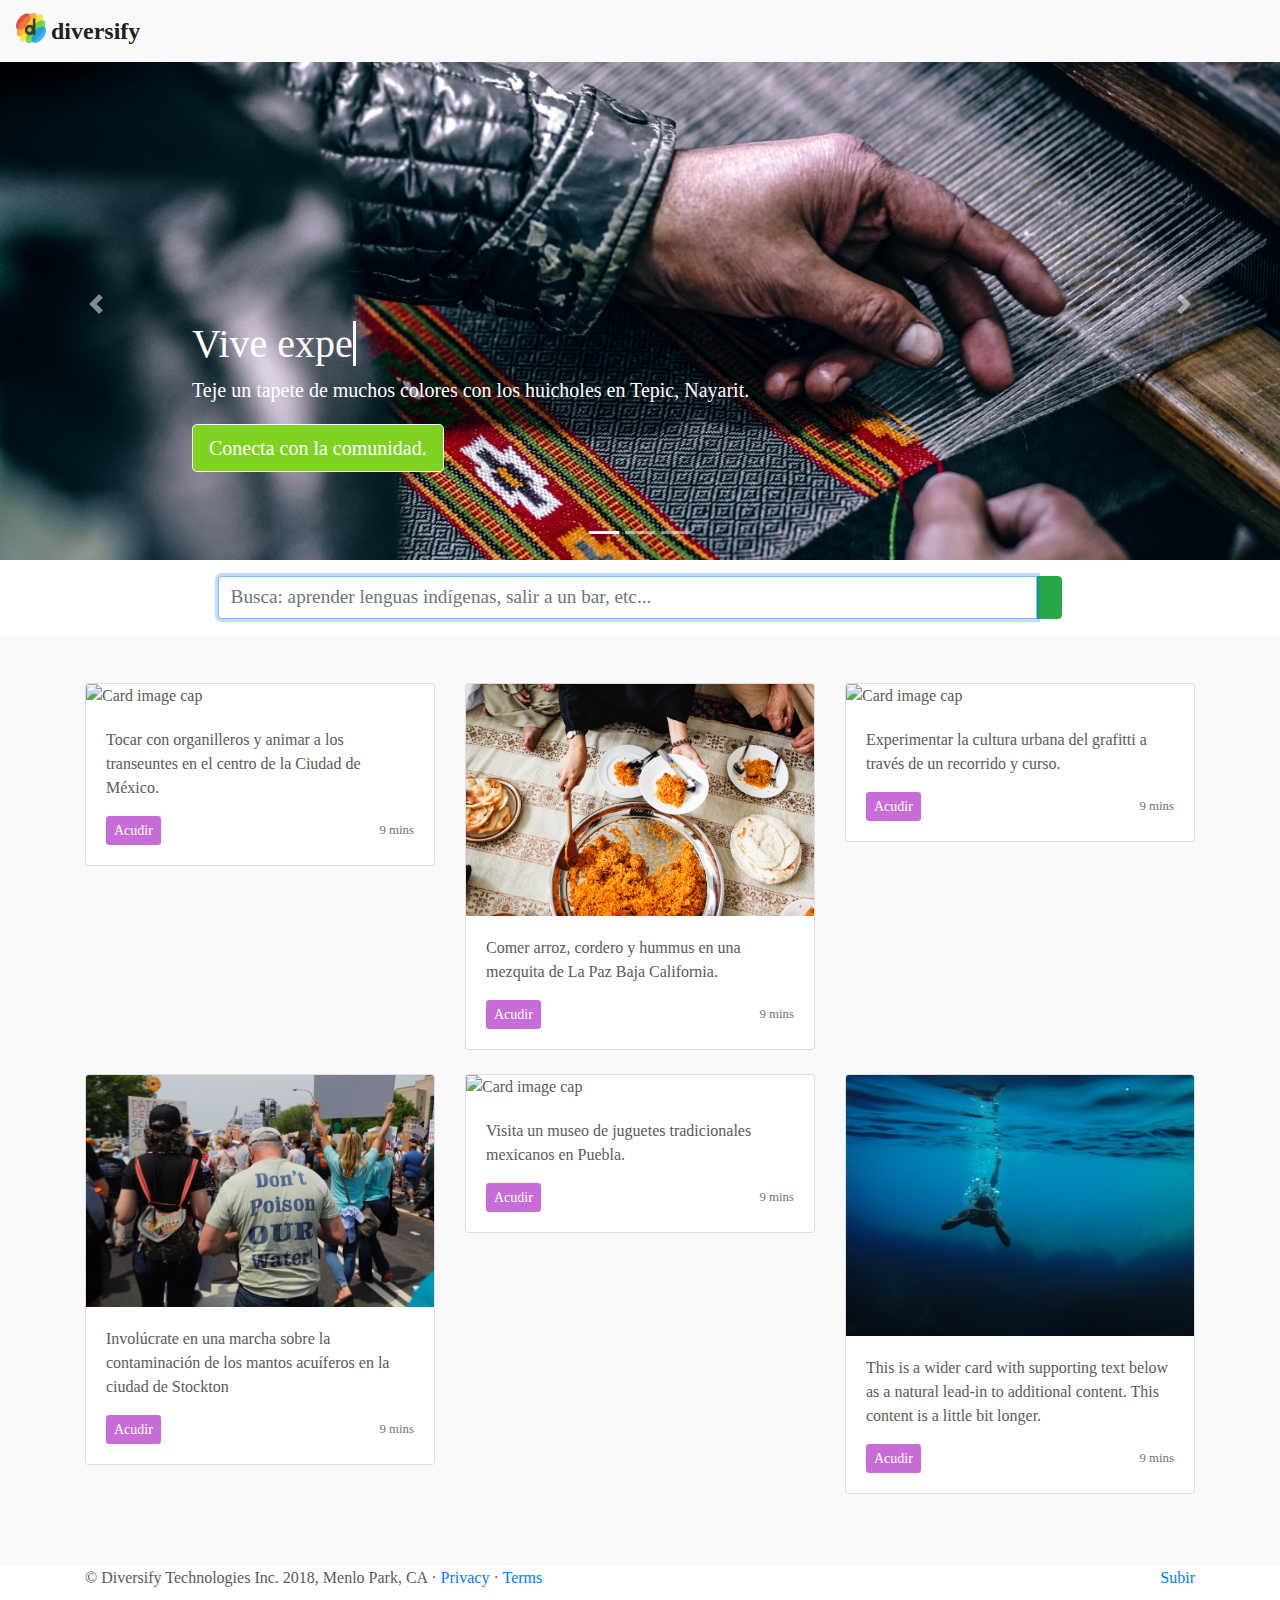
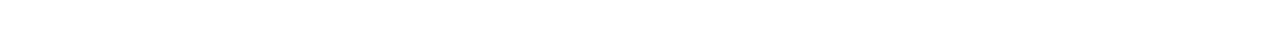
==== index.html @ efc79e15 "Todo agregado 1.0" ====
<!doctype html>
<html lang="en">
  <head>
    <meta charset="utf-8">
    <meta name="viewport" content="width=device-width, initial-scale=1, shrink-to-fit=no">
    <meta name="description" content="">
    <meta name="author" content="">
    <link rel="icon" href="assets/img/diversify.png">

    <title>Diversify - Conectando comunidades</title>

    <!-- Bootstrap core CSS -->
    <link rel="stylesheet" href="https://maxcdn.bootstrapcdn.com/bootstrap/4.0.0/css/bootstrap.min.css" integrity="sha384-Gn5384xqQ1aoWXA+058RXPxPg6fy4IWvTNh0E263XmFcJlSAwiGgFAW/dAiS6JXm" crossorigin="anonymous">
    <link rel="stylesheet" href="https://use.fontawesome.com/releases/v5.2.0/css/all.css" integrity="sha384-hWVjflwFxL6sNzntih27bfxkr27PmbbK/iSvJ+a4+0owXq79v+lsFkW54bOGbiDQ" crossorigin="anonymous">


    <!-- Custom styles for this template -->
    <link href="estilo.css" rel="stylesheet">
  </head>
  <body>

    <header>
      <nav class="navbar navbar-expand-md navbar-light fixed-top bg-light">
  <a class="navbar-brand" href="#">
    <img src="assets/img/diversify.png" width="30" height="30" class="d-inline-block align-top" alt="">
    <strong><span class="logo">diversify</span></strong>
  </a>
      </nav>
    </header>

    <main role="main">

      <div id="myCarousel" class="carousel slide mb-3" data-ride="carousel" data-interval="20000">
        <ol class="carousel-indicators">
          <li data-target="#myCarousel" data-slide-to="0" class="active"></li>
          <li data-target="#myCarousel" data-slide-to="1"></li>
          <li data-target="#myCarousel" data-slide-to="2"></li>
        </ol>
        <div class="carousel-inner">
          <div class="carousel-item active">
            <img class="first-slide slide" src="assets/img/tejer.jpg" alt="First slide">
            <div class="container">
              <div class="carousel-caption text-left">
                <h1>
                  <span class="typewrite" data-period="2000" data-type='[ "Vive experiencias increíbles.", "Explora nuevas comunidades.", "Explora el mundo como nunca antes se había hecho."]'> </span>
                    <span class="wrap"></span>
                  </a>
                </h1>
                <p>Teje un tapete de muchos colores con los huicholes en Tepic, Nayarit.</i></p>
                <p><a class="btn btn-lg btn-primary" href="#" role="button">Conecta con la comunidad.</a></p>
              </div>
            </div>
          </div>
          <div class="carousel-item">
            <img class="second-slide slide" src="assets/img/tortas.jpg" alt="Second slide">
            <div class="container">
              <div class="carousel-caption text-left">
                <h1>Siente la conexión entre las culturas.</h1>
                <p>Cáele a las tortas. Oaxaca, Oaxaca</p>
                <p><a class="btn btn-lg btn-primary" href="#" role="button">¡Explora!</a></p>
              </div>
            </div>
          </div>
          <div class="carousel-item">
            <img class="third-slide slide" src="assets/img/musica.jpg" alt="Third slide">
            <div class="container">
              <div class="carousel-caption text-right">
                <h1>Todos somos la misma tribu, la tribu humana.</h1>
                <p>No leas sobre las culturas, vívelas.</p>
              </div>
            </div>
          </div>
        </div>
        <a class="carousel-control-prev" href="#myCarousel" role="button" data-slide="prev">
          <span class="carousel-control-prev-icon" aria-hidden="true"></span>
          <span class="sr-only">Previous</span>
        </a>
        <a class="carousel-control-next" href="#myCarousel" role="button" data-slide="next">
          <span class="carousel-control-next-icon" aria-hidden="true"></span>
          <span class="sr-only">Next</span>
        </a>
      </div>


      <!-- Marketing messaging and featurettes
      ================================================== -->
      <!-- Wrap the rest of the page in another container to center all the content. -->
      <div class="input-group mb-3" style="max-width: 66%; margin: 0 auto;">
      <input type="text" class="form-control"  autofocus placeholder="Busca: aprender lenguas indígenas, salir a un bar, etc..." aria-label="Recipient's username" aria-describedby="button-addon2">
      <div class="input-group-append">
        <button class="btn btn-success" style="font-size: 2rem;" type="button" id="button-addon2">
          <i class="fas fa-search"></i>
        </button>
      </div>
    </div>

            <div class="album py-5 bg-light">
              <div class="container">

                <div class="row">
                  <div class="col-md-4">
                    <div class="card mb-4 box-shadow">
                      <img class="card-img-top" src="assets/img/organillero.jpg" alt="Card image cap">
                      <div class="card-body">
                        <p class="card-text">Tocar con organilleros y animar a los transeuntes en el centro de la Ciudad de México.</p>
                        <div class="d-flex justify-content-between align-items-center">
                          <div class="btn-group">
                            <button type="button" class="btn btn-sm btn-secondary">Acudir</button>
                          </div>
                          <small class="text-muted">9 mins</small>
                        </div>
                      </div>
                    </div>
                  </div>
                  <div class="col-md-4">
                    <div class="card mb-4 box-shadow">
                      <img class="card-img-top" src="assets/img/islam.jpg" alt="Card image cap">
                      <div class="card-body">
                        <p class="card-text">Comer arroz, cordero y hummus en una mezquita de La Paz Baja California.</p>
                        <div class="d-flex justify-content-between align-items-center">
                          <div class="btn-group">
                            <button type="button" class="btn btn-sm btn-secondary">Acudir</button>
                          </div>
                          <small class="text-muted">9 mins</small>
                        </div>
                      </div>
                    </div>
                  </div>
                  <div class="col-md-4">
                    <div class="card mb-4 box-shadow">
                      <img class="card-img-top" src="assets/img/grafitti.jpg" alt="Card image cap">
                      <div class="card-body">
                        <p class="card-text">Experimentar la cultura urbana del grafitti a través de un recorrido y curso.</p>
                        <div class="d-flex justify-content-between align-items-center">
                          <div class="btn-group">
                            <button type="button" class="btn btn-sm btn-secondary">Acudir</button>
                          </div>
                          <small class="text-muted">9 mins</small>
                        </div>
                      </div>
                    </div>
                  </div>

                  <div class="col-md-4">
                    <div class="card mb-4 box-shadow">
                      <img class="card-img-top" src="assets/img/marcha.jpg" alt="Card image cap">
                      <div class="card-body">
                        <p class="card-text">Involúcrate en una marcha sobre la contaminación de los mantos acuíferos en la ciudad de Stockton</p>
                        <div class="d-flex justify-content-between align-items-center">
                          <div class="btn-group">
                            <button type="button" class="btn btn-sm btn-secondary">Acudir</button>
                          </div>
                          <small class="text-muted">9 mins</small>
                        </div>
                      </div>
                    </div>
                  </div>
                  <div class="col-md-4">
                    <div class="card mb-4 box-shadow">
                      <img class="card-img-top" src="assets/img/museo.jpg" alt="Card image cap">
                      <div class="card-body">
                        <p class="card-text">Visita un museo de juguetes tradicionales mexicanos en Puebla.</p>
                        <div class="d-flex justify-content-between align-items-center">
                          <div class="btn-group">
                            <button type="button" class="btn btn-sm btn-secondary">Acudir</button>
                          </div>
                          <small class="text-muted">9 mins</small>
                        </div>
                      </div>
                    </div>
                  </div>
                  <div class="col-md-4">
                    <div class="card mb-4 box-shadow">
                      <img class="card-img-top" src="assets/img/buceo.jpg" alt="Card image cap">
                      <div class="card-body">
                        <p class="card-text">This is a wider card with supporting text below as a natural lead-in to additional content. This content is a little bit longer.</p>
                        <div class="d-flex justify-content-between align-items-center">
                          <div class="btn-group">
                            <button type="button" class="btn btn-sm btn-secondary">Acudir</button>
                          </div>
                          <small class="text-muted">9 mins</small>
                        </div>
                      </div>
                    </div>
                  </div>
                </div>
              </div>
            </div>



      <!-- FOOTER -->
      <footer class="container">
        <p class="float-right"><a href="#">Subir</a></p>
        <p>&copy; Diversify Technologies Inc. 2018, Menlo Park, CA &middot; <a href="#">Privacy</a> &middot; <a href="#">Terms</a></p>
      </footer>
    </main>

    <!-- Bootstrap core JavaScript
    ================================================== -->
    <!-- Placed at the end of the document so the pages load faster -->
    <script src="https://code.jquery.com/jquery-3.2.1.slim.min.js" integrity="sha384-KJ3o2DKtIkvYIK3UENzmM7KCkRr/rE9/Qpg6aAZGJwFDMVNA/GpGFF93hXpG5KkN" crossorigin="anonymous"></script>
    <script src="https://cdnjs.cloudflare.com/ajax/libs/popper.js/1.12.9/umd/popper.min.js" integrity="sha384-ApNbgh9B+Y1QKtv3Rn7W3mgPxhU9K/ScQsAP7hUibX39j7fakFPskvXusvfa0b4Q" crossorigin="anonymous"></script>
    <script src="https://maxcdn.bootstrapcdn.com/bootstrap/4.0.0/js/bootstrap.min.js" integrity="sha384-JZR6Spejh4U02d8jOt6vLEHfe/JQGiRRSQQxSfFWpi1MquVdAyjUar5+76PVCmYl" crossorigin="anonymous"></script>
    <script type="text/javascript">
    var TxtType = function(el, toRotate, period) {
      this.toRotate = toRotate;
      this.el = el;
      this.loopNum = 0;
      this.period = parseInt(period, 10) || 2000;
      this.txt = '';
      this.tick();
      this.isDeleting = false;
  };

  TxtType.prototype.tick = function() {
      var i = this.loopNum % this.toRotate.length;
      var fullTxt = this.toRotate[i];

      if (this.isDeleting) {
      this.txt = fullTxt.substring(0, this.txt.length - 1);
      } else {
      this.txt = fullTxt.substring(0, this.txt.length + 1);
      }

      this.el.innerHTML = '<span class="wrap">'+this.txt+'</span>';

      var that = this;
      var delta = 130 - Math.random() * 100;

      if (this.isDeleting) { delta /= 2; }

      if (!this.isDeleting && this.txt === fullTxt) {
      delta = this.period;
      this.isDeleting = true;
      } else if (this.isDeleting && this.txt === '') {
      this.isDeleting = false;
      this.loopNum++;
      delta = 500;
      }

      setTimeout(function() {
      that.tick();
      }, delta);
  };

  window.onload = function() {
      var elements = document.getElementsByClassName('typewrite');
      for (var i=0; i<elements.length; i++) {
          var toRotate = elements[i].getAttribute('data-type');
          var period = elements[i].getAttribute('data-period');
          if (toRotate) {
            new TxtType(elements[i], JSON.parse(toRotate), period);
          }
      }
      // INJECT CSS
      var css = document.createElement("style");
      css.type = "text/css";
      css.innerHTML = ".typewrite > .wrap { border-right: 0.08em solid #fff}";
      document.body.appendChild(css);
  };
    </script>
  </body>
</html>
---- estilo.css ----
/* GLOBAL STYLES
-------------------------------------------------- */
/* Padding below the footer and lighter body text */

body {
  padding-top: 3rem;
  padding-bottom: 3rem;
  color: #5a5a5a;
  font-family: "Helvetica Neue"
}


/* CUSTOMIZE THE CAROUSEL
-------------------------------------------------- */

/* Carousel base class */
.carousel {
  margin-bottom: 4rem;
}
/* Since positioning the image, we need to help out the caption */
.carousel-caption {
  bottom: 3rem;
  z-index: 10;
}

/* Declare heights because of positioning of img element */
.carousel-item {
  height: 32rem;
  background-color: #777;
}
.carousel-item > img {
  position: absolute;
  top: 0;
  left: 0;
  min-width: 100%;
  height: 32rem;
}


/* MARKETING CONTENT
-------------------------------------------------- */

/* Center align the text within the three columns below the carousel */
.marketing .col-lg-4 {
  margin-bottom: 1.5rem;
  text-align: center;
}
.marketing h2 {
  font-weight: 400;
}
.marketing .col-lg-4 p {
  margin-right: .75rem;
  margin-left: .75rem;
}


/* Featurettes
------------------------- */

.featurette-divider {
  margin: 5rem 0; /* Space out the Bootstrap <hr> more */
}

/* Thin out the marketing headings */
.featurette-heading {
  font-weight: 300;
  line-height: 1;
  letter-spacing: -.05rem;
}


/* RESPONSIVE CSS
-------------------------------------------------- */

@media (min-width: 40em) {
  /* Bump up size of carousel content */
  .carousel-caption p {
    margin-bottom: 1.25rem;
    font-size: 1.25rem;
    line-height: 1.4;
  }

  .featurette-heading {
    font-size: 50px;
  }
}

@media (min-width: 62em) {
  .featurette-heading {
    margin-top: 7rem;
  }
}

.slide{
  object-fit:cover;
}

.logo{
  font-size: 1.2em;
}

.searchbar {
  : left;
}

.form-control{
  font-size: 1.2rem;
}


.btn-primary {
  background: #7ED321;
  border: #ffffff solid 1px;

}

.btn-secondary {
  background: #C86DD7;
  border: #555555;
}
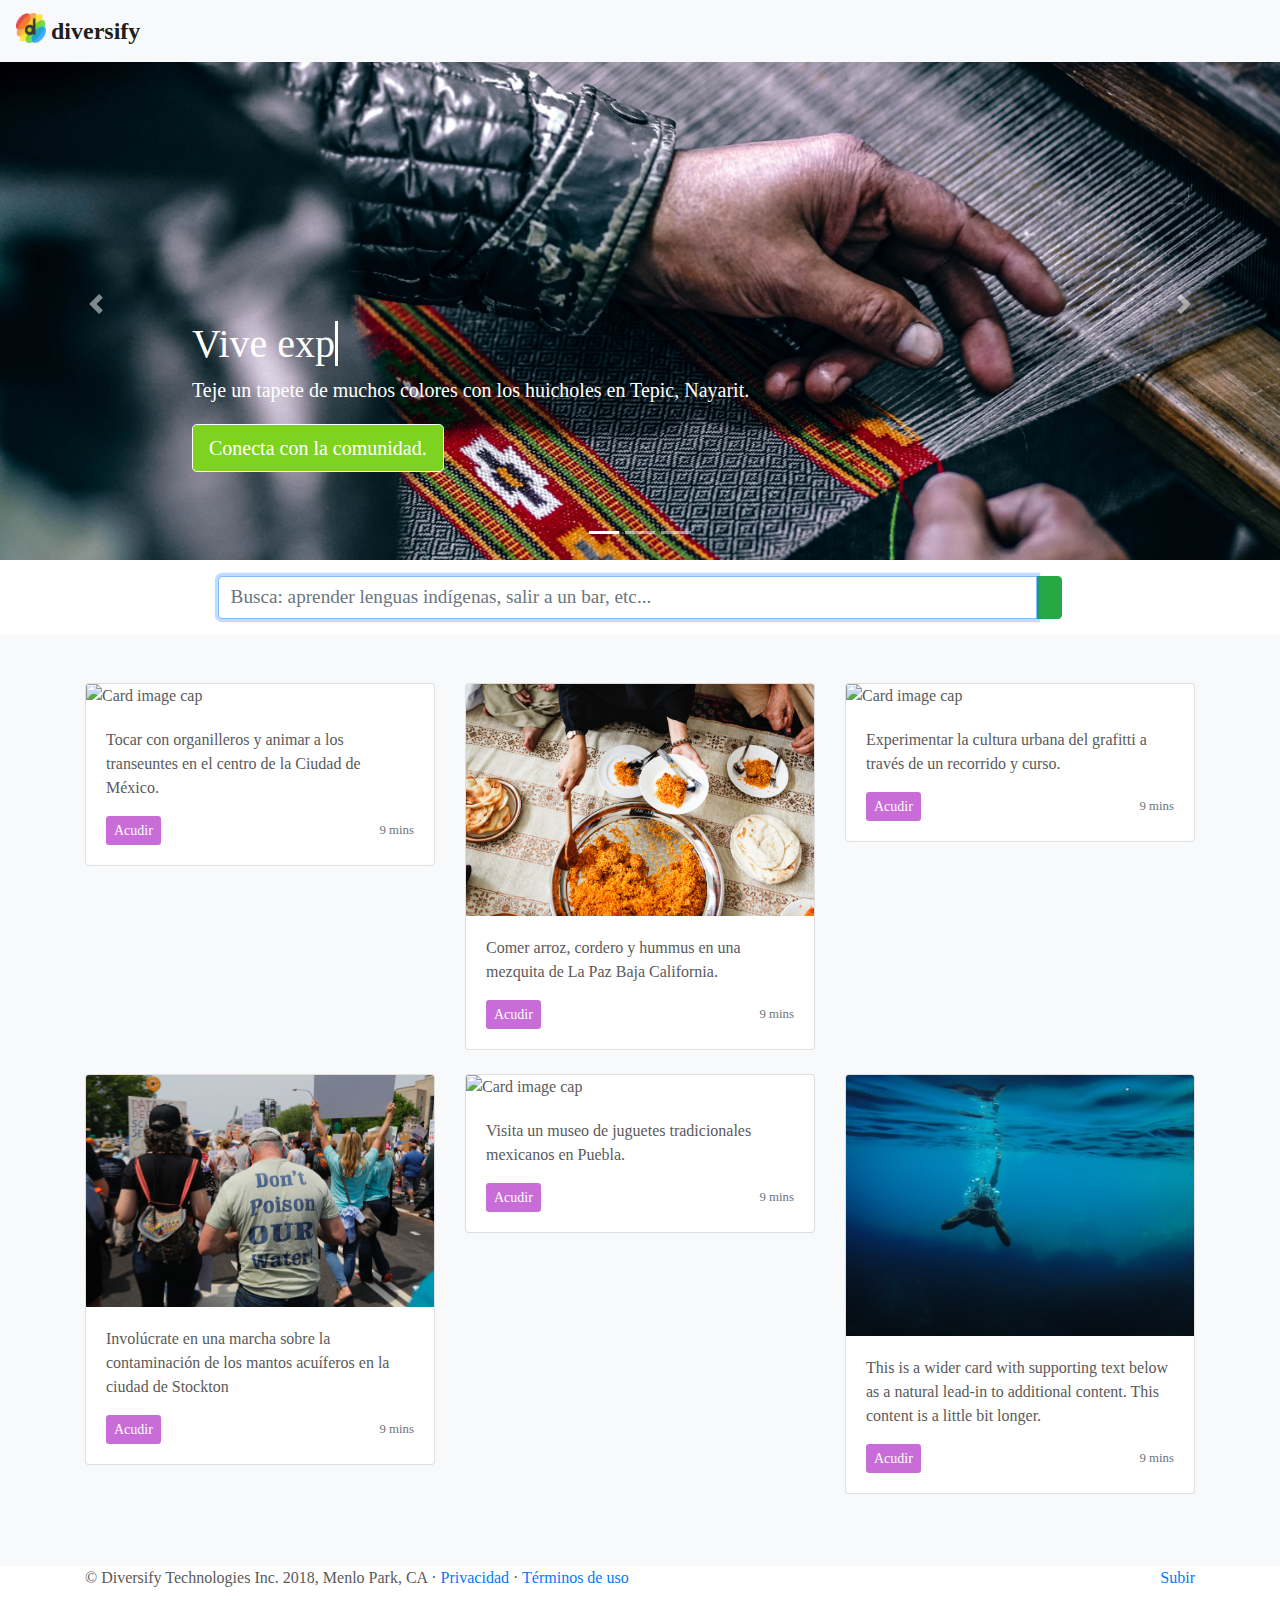
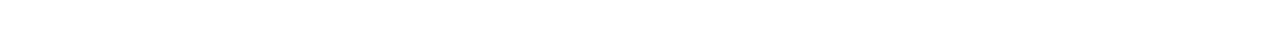
==== commit 78e61368: "auth fb" ====
--- a/index.html
+++ b/index.html
@@ -57,6 +57,8 @@
               <div class="carousel-caption text-left">
                 <h1>Siente la conexión entre las culturas.</h1>
                 <p>Cáele a las tortas. Oaxaca, Oaxaca</p>
+                <div class="fb-login-button" data-max-rows="1" data-size="large" data-button-type="continue_with" data-show-faces="false" data-auto-logout-link="false" data-use-continue-as="false"></div>
+
                 <p><a class="btn btn-lg btn-primary" href="#" role="button">¡Explora!</a></p>
               </div>
             </div>
@@ -189,16 +191,25 @@
 
 
 
+
       <!-- FOOTER -->
       <footer class="container">
         <p class="float-right"><a href="#">Subir</a></p>
-        <p>&copy; Diversify Technologies Inc. 2018, Menlo Park, CA &middot; <a href="#">Privacy</a> &middot; <a href="#">Terms</a></p>
+        <p>&copy; Diversify Technologies Inc. 2018, Menlo Park, CA &middot; <a href="privacy.html">Privacidad</a> &middot; <a href="#">Términos de uso</a></p>
       </footer>
     </main>
 
     <!-- Bootstrap core JavaScript
     ================================================== -->
     <!-- Placed at the end of the document so the pages load faster -->
+        <div id="fb-root"></div>
+    <script>(function(d, s, id) {
+      var js, fjs = d.getElementsByTagName(s)[0];
+      if (d.getElementById(id)) return;
+      js = d.createElement(s); js.id = id;
+      js.src = 'https://connect.facebook.net/es_LA/sdk.js#xfbml=1&version=v3.1&appId=2137845206482986&autoLogAppEvents=1';
+      fjs.parentNode.insertBefore(js, fjs);
+    }(document, 'script', 'facebook-jssdk'));</script>
     <script src="https://code.jquery.com/jquery-3.2.1.slim.min.js" integrity="sha384-KJ3o2DKtIkvYIK3UENzmM7KCkRr/rE9/Qpg6aAZGJwFDMVNA/GpGFF93hXpG5KkN" crossorigin="anonymous"></script>
     <script src="https://cdnjs.cloudflare.com/ajax/libs/popper.js/1.12.9/umd/popper.min.js" integrity="sha384-ApNbgh9B+Y1QKtv3Rn7W3mgPxhU9K/ScQsAP7hUibX39j7fakFPskvXusvfa0b4Q" crossorigin="anonymous"></script>
     <script src="https://maxcdn.bootstrapcdn.com/bootstrap/4.0.0/js/bootstrap.min.js" integrity="sha384-JZR6Spejh4U02d8jOt6vLEHfe/JQGiRRSQQxSfFWpi1MquVdAyjUar5+76PVCmYl" crossorigin="anonymous"></script>
@@ -260,5 +271,84 @@
       document.body.appendChild(css);
   };
     </script>
+    <script src="https://www.gstatic.com/firebasejs/5.4.1/firebase.js"></script>
+    <script>
+      // Initialize Firebase
+      var config = {
+        apiKey: "AIzaSyBru3FFT_Lt3u28RAx1B_rB2TLUmRmLqDs",
+        authDomain: "pruebas-a4385.firebaseapp.com",
+        databaseURL: "https://pruebas-a4385.firebaseio.com",
+        projectId: "pruebas-a4385",
+        storageBucket: "pruebas-a4385.appspot.com",
+        messagingSenderId: "692428157326"
+      };
+      firebase.initializeApp(config);
+    </script>
+    <!-- Firebase App is always required and must be first -->
+    <script src="https://www.gstatic.com/firebasejs/5.0.4/firebase-app.js"></script>
+
+    <!-- Add additional services you want to use -->
+    <script src="https://www.gstatic.com/firebasejs/5.0.4/firebase-auth.js"></script>
+    <script src="https://www.gstatic.com/firebasejs/5.0.4/firebase-database.js"></script>
+    <script type="text/javascript">
+      var defaultApp = firebase.initializeApp();
+
+      console.log(defaultApp.name);
+
+      var provider = new firebase.auth.FacebookAuthProvider();
+      firebase.auth().signInWithRedirect(provider);
+
+      firebase.auth().getRedirectResult().then(function(result) {
+      if (result.credential) {
+        // This gives you a Facebook Access Token. You can use it to access the Facebook API.
+        var token = result.credential.accessToken;
+        // ...
+      }
+      // The signed-in user info.
+      var user = result.user;
+    }).catch(function(error) {
+      // Handle Errors here.
+      var errorCode = error.code;
+      var errorMessage = error.message;
+      // The email of the user's account used.
+      var email = error.email;
+      // The firebase.auth.AuthCredential type that was used.
+      var credential = error.credential;
+      // ...
+    });
+
+    </script>
+
+    <script>
+      window.fbAsyncInit = function() {
+        FB.init({
+          appId      : '{your-app-id}',
+          cookie     : true,
+          xfbml      : true,
+          version    : '{api-version}'
+        });
+
+        FB.AppEvents.logPageView();
+
+      };
+
+      (function(d, s, id){
+         var js, fjs = d.getElementsByTagName(s)[0];
+         if (d.getElementById(id)) {return;}
+         js = d.createElement(s); js.id = id;
+         js.src = "https://connect.facebook.net/en_US/sdk.js";
+         fjs.parentNode.insertBefore(js, fjs);
+       }(document, 'script', 'facebook-jssdk'));
+
+
+
+
+
+function checkLoginState() {
+  FB.getLoginStatus(function(response) {
+    statusChangeCallback(response);
+  });
+}
+    </script>
   </body>
 </html>
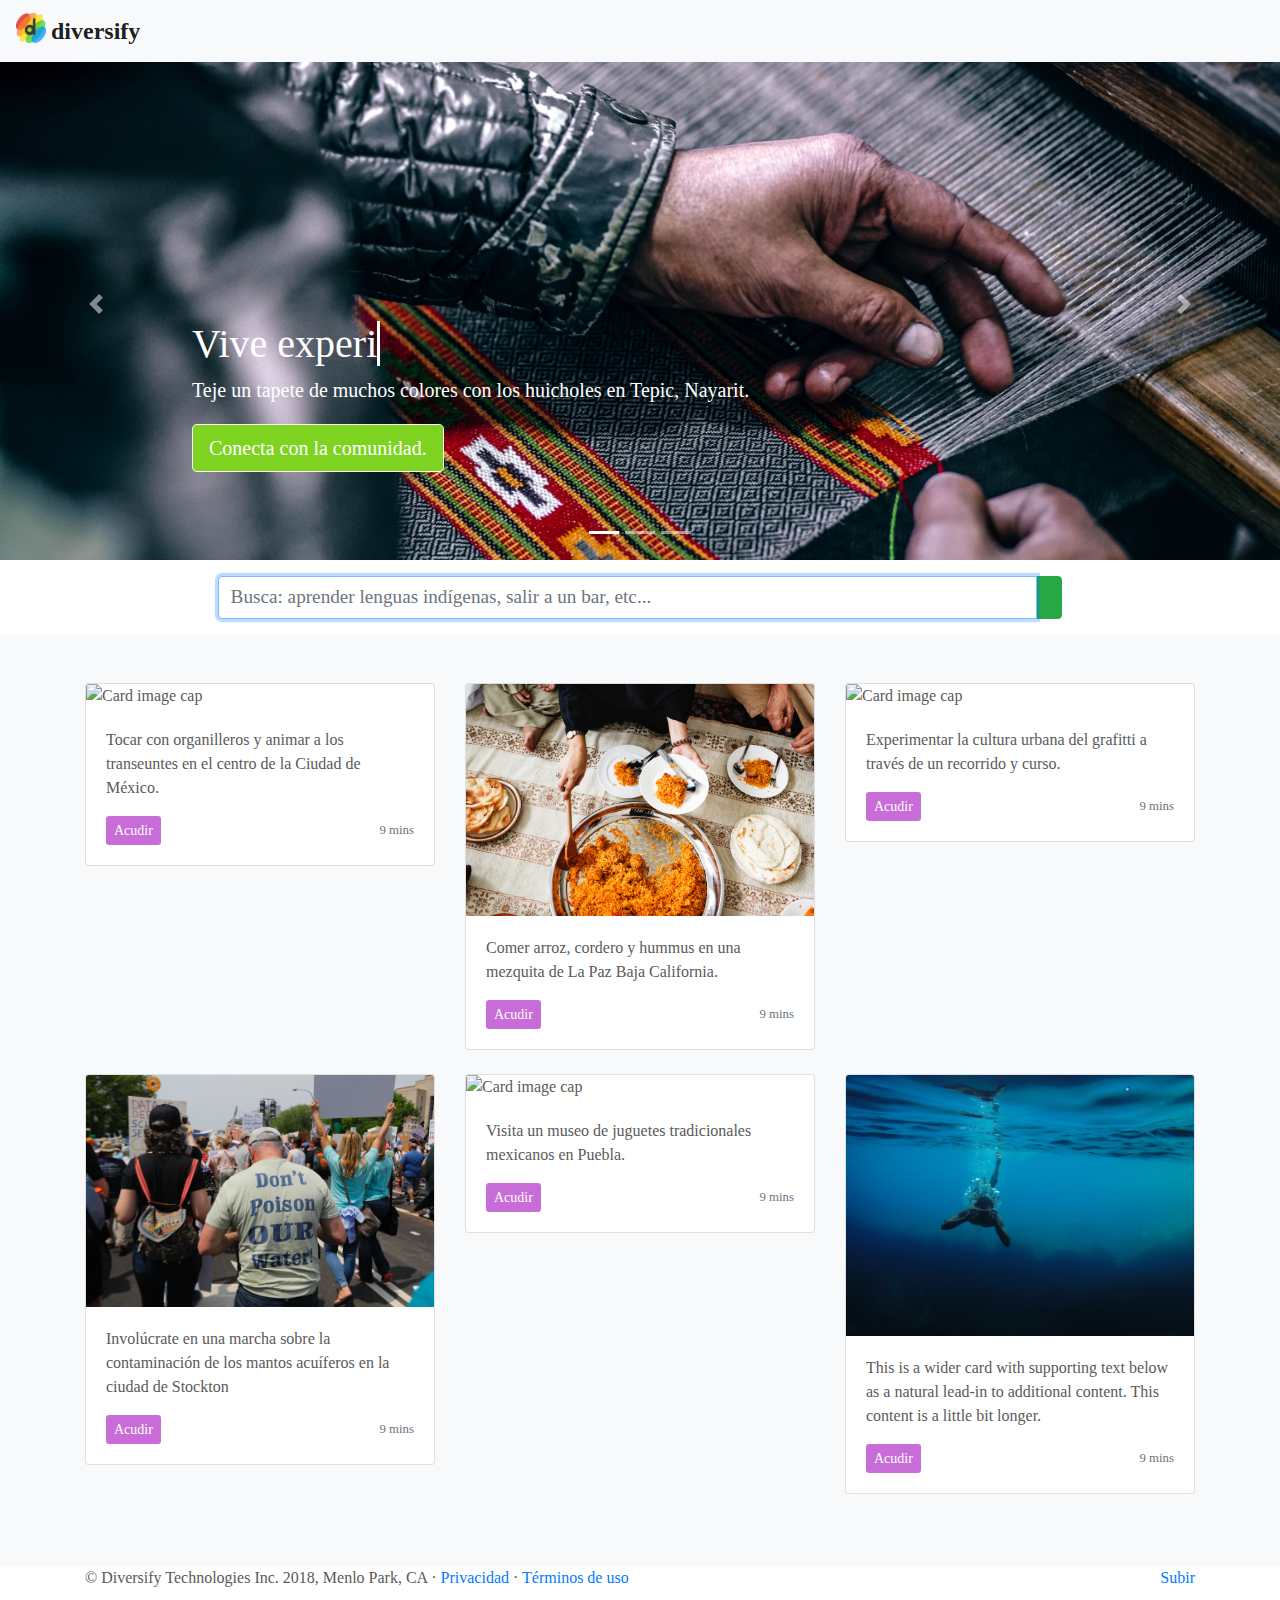
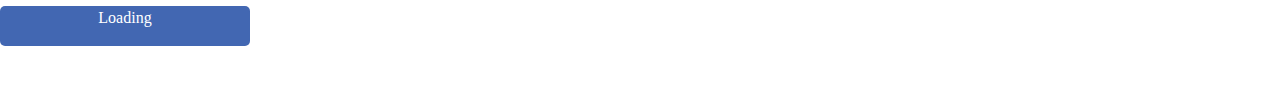
==== commit 24a751d8: "correccion 2" ====
--- a/index.html
+++ b/index.html
@@ -57,8 +57,6 @@
               <div class="carousel-caption text-left">
                 <h1>Siente la conexión entre las culturas.</h1>
                 <p>Cáele a las tortas. Oaxaca, Oaxaca</p>
-                <div class="fb-login-button" data-max-rows="1" data-size="large" data-button-type="continue_with" data-show-faces="false" data-auto-logout-link="false" data-use-continue-as="false"></div>
-
                 <p><a class="btn btn-lg btn-primary" href="#" role="button">¡Explora!</a></p>
               </div>
             </div>
@@ -96,6 +94,7 @@
       </div>
     </div>
 
+
             <div class="album py-5 bg-light">
               <div class="container">
 
@@ -105,6 +104,8 @@
                       <img class="card-img-top" src="assets/img/organillero.jpg" alt="Card image cap">
                       <div class="card-body">
                         <p class="card-text">Tocar con organilleros y animar a los transeuntes en el centro de la Ciudad de México.</p>
+                        <div class="fb-login-button" data-max-rows="1" data-size="large" data-button-type="continue_with" data-show-faces="false" data-auto-logout-link="false" data-use-continue-as="false"></div>
+
                         <div class="d-flex justify-content-between align-items-center">
                           <div class="btn-group">
                             <button type="button" class="btn btn-sm btn-secondary">Acudir</button>
@@ -322,10 +323,10 @@
     <script>
       window.fbAsyncInit = function() {
         FB.init({
-          appId      : '{your-app-id}',
+          appId      : '2137845206482986',
           cookie     : true,
           xfbml      : true,
-          version    : '{api-version}'
+          version    : 'v3.1'
         });
 
         FB.AppEvents.logPageView();
@@ -343,12 +344,37 @@
 
 
 
-
 function checkLoginState() {
   FB.getLoginStatus(function(response) {
     statusChangeCallback(response);
   });
 }
     </script>
+    <script>
+var finished_rendering = function() {
+  console.log("finished rendering plugins");
+  var spinner = document.getElementById("spinner");
+  spinner.removeAttribute("style");
+  spinner.removeChild(spinner.childNodes[0]);
+}
+FB.Event.subscribe('xfbml.render', finished_rendering);
+</script>
+<div id="spinner"
+    style="
+        background: #4267b2;
+        border-radius: 5px;
+        color: white;
+        height: 40px;
+        text-align: center;
+        width: 250px;">
+    Loading
+    <div
+    class="fb-login-button"
+    data-max-rows="1"
+    data-size="large"
+    data-button-type="continue_with"
+    data-use-continue-as="true"
+    ></div>
+</div>
   </body>
 </html>
